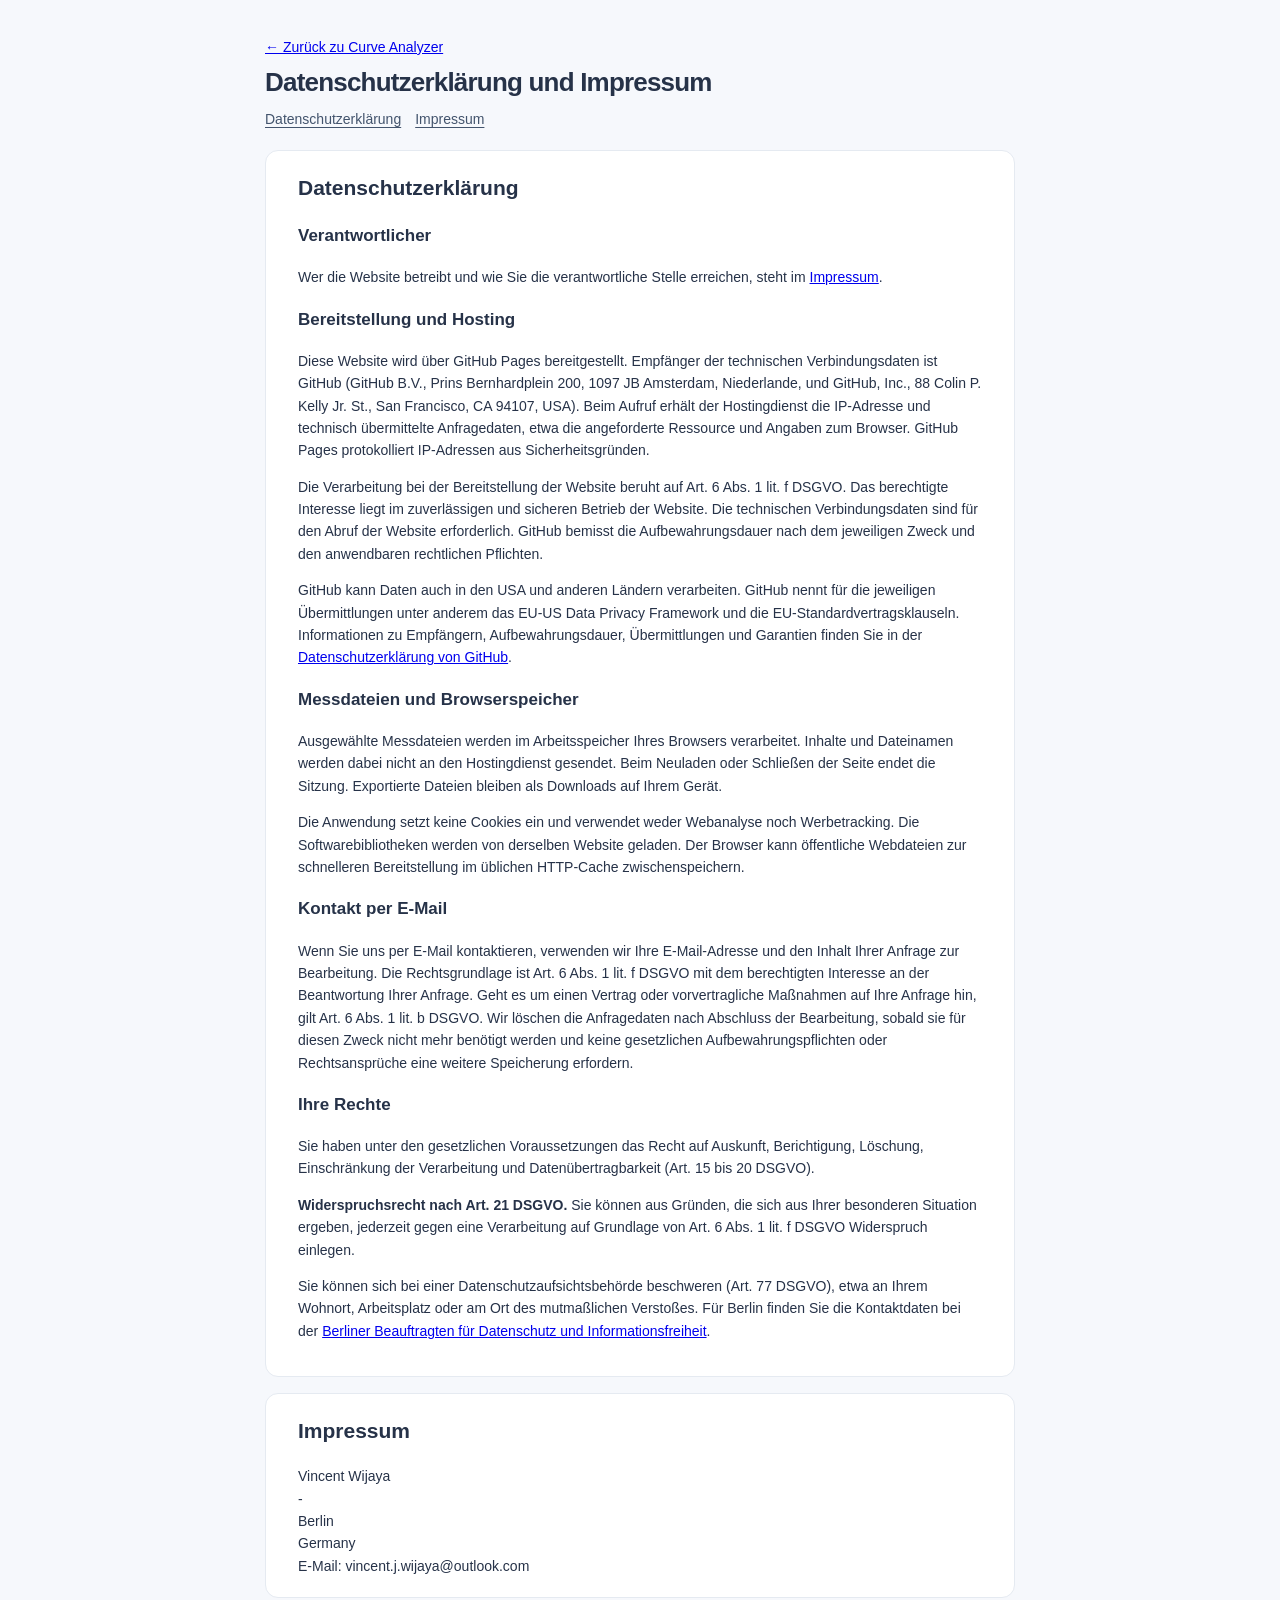
==== rechtliches.html @ 376ac2ea "Add files via upload" ====
<!doctype html>
<html lang="de">
<head>
  <meta charset="utf-8">
  <meta name="viewport" content="width=device-width, initial-scale=1">
  <meta name="referrer" content="no-referrer">
  <title>Datenschutzerklärung und Impressum – Curve Analyzer</title>
  <link rel="stylesheet" href="style.css">
</head>
<body>
  <main class="legal-page">
    <a href="./">← Zurück zu Curve Analyzer</a>
    <h1>Datenschutzerklärung und Impressum</h1>
    <nav class="legal-links" aria-label="Rechtliche Informationen">
      <a href="#datenschutz">Datenschutzerklärung</a>
      <a href="#impressum">Impressum</a>
    </nav>

    <section class="panel" id="datenschutz" aria-labelledby="datenschutz-titel">
      <h2 id="datenschutz-titel">Datenschutzerklärung</h2>

      <h3>Verantwortlicher</h3>
      <p>Wer die Website betreibt und wie Sie die verantwortliche Stelle erreichen, steht im <a href="#impressum">Impressum</a>.</p>

      <h3>Bereitstellung und Hosting</h3>
      <p>Diese Website wird über GitHub Pages bereitgestellt. Empfänger der technischen Verbindungsdaten ist GitHub (GitHub B.V., Prins Bernhardplein 200, 1097 JB Amsterdam, Niederlande, und GitHub, Inc., 88 Colin P. Kelly Jr. St., San Francisco, CA 94107, USA). Beim Aufruf erhält der Hostingdienst die IP-Adresse und technisch übermittelte Anfragedaten, etwa die angeforderte Ressource und Angaben zum Browser. GitHub Pages protokolliert IP-Adressen aus Sicherheitsgründen.</p>
      <p>Die Verarbeitung bei der Bereitstellung der Website beruht auf Art. 6 Abs. 1 lit. f DSGVO. Das berechtigte Interesse liegt im zuverlässigen und sicheren Betrieb der Website. Die technischen Verbindungsdaten sind für den Abruf der Website erforderlich. GitHub bemisst die Aufbewahrungsdauer nach dem jeweiligen Zweck und den anwendbaren rechtlichen Pflichten.</p>
      <p>GitHub kann Daten auch in den USA und anderen Ländern verarbeiten. GitHub nennt für die jeweiligen Übermittlungen unter anderem das EU-US Data Privacy Framework und die EU-Standardvertragsklauseln. Informationen zu Empfängern, Aufbewahrungsdauer, Übermittlungen und Garantien finden Sie in der <a href="https://docs.github.com/en/site-policy/privacy-policies/github-general-privacy-statement" rel="noreferrer">Datenschutzerklärung von GitHub</a>.</p>

      <h3>Messdateien und Browserspeicher</h3>
      <p>Ausgewählte Messdateien werden im Arbeitsspeicher Ihres Browsers verarbeitet. Inhalte und Dateinamen werden dabei nicht an den Hostingdienst gesendet. Beim Neuladen oder Schließen der Seite endet die Sitzung. Exportierte Dateien bleiben als Downloads auf Ihrem Gerät.</p>
      <p>Die Anwendung setzt keine Cookies ein und verwendet weder Webanalyse noch Werbetracking. Die Softwarebibliotheken werden von derselben Website geladen. Der Browser kann öffentliche Webdateien zur schnelleren Bereitstellung im üblichen HTTP-Cache zwischenspeichern.</p>

      <h3>Kontakt per E-Mail</h3>
      <p>Wenn Sie uns per E-Mail kontaktieren, verwenden wir Ihre E-Mail-Adresse und den Inhalt Ihrer Anfrage zur Bearbeitung. Die Rechtsgrundlage ist Art. 6 Abs. 1 lit. f DSGVO mit dem berechtigten Interesse an der Beantwortung Ihrer Anfrage. Geht es um einen Vertrag oder vorvertragliche Maßnahmen auf Ihre Anfrage hin, gilt Art. 6 Abs. 1 lit. b DSGVO. Wir löschen die Anfragedaten nach Abschluss der Bearbeitung, sobald sie für diesen Zweck nicht mehr benötigt werden und keine gesetzlichen Aufbewahrungspflichten oder Rechtsansprüche eine weitere Speicherung erfordern.</p>

      <h3>Ihre Rechte</h3>
      <p>Sie haben unter den gesetzlichen Voraussetzungen das Recht auf Auskunft, Berichtigung, Löschung, Einschränkung der Verarbeitung und Datenübertragbarkeit (Art. 15 bis 20 DSGVO).</p>
      <p><strong>Widerspruchsrecht nach Art. 21 DSGVO.</strong> Sie können aus Gründen, die sich aus Ihrer besonderen Situation ergeben, jederzeit gegen eine Verarbeitung auf Grundlage von Art. 6 Abs. 1 lit. f DSGVO Widerspruch einlegen.</p>
      <p>Sie können sich bei einer Datenschutzaufsichtsbehörde beschweren (Art. 77 DSGVO), etwa an Ihrem Wohnort, Arbeitsplatz oder am Ort des mutmaßlichen Verstoßes. Für Berlin finden Sie die Kontaktdaten bei der <a href="https://www.datenschutz-berlin.de/ueber-uns/kontakt/" rel="noreferrer">Berliner Beauftragten für Datenschutz und Informationsfreiheit</a>.</p>
    </section>

    <section class="panel" id="impressum" aria-labelledby="impressum-titel">
      <h2 id="impressum-titel">Impressum</h2>
      <!-- Vor der Veröffentlichung durch die tatsächlichen Betreiberangaben ersetzen. -->
      <address>
        Vincent Wijaya<br>
        -<br>
        Berlin<br>
        Germany<br>
        E-Mail: vincent.j.wijaya@outlook.com
      </address>
    </section>
  </main>
</body>
</html>
---- style.css ----
/* code belongs to: Vincent Jovan Wijaya */
:root{font-family:Inter,-apple-system,BlinkMacSystemFont,"Segoe UI",sans-serif;color:#243149;background:#f6f8fc;font-size:14px;--blue:#346de3;--line:#e5eaf1}*{box-sizing:border-box}body{margin:0}button,input,select{font:inherit}button{cursor:pointer;border:1px solid var(--line);background:white;border-radius:9px;padding:10px 15px;color:inherit;transition:background .15s,transform .15s}button:hover{background:#edf3ff;border-color:#bbceef}button:active{transform:translateY(1px)}button:focus-visible,input:focus-visible,select:focus-visible{outline:3px solid #9fc4ff;outline-offset:2px}button:disabled{opacity:.45;cursor:wait}.primary{background:var(--blue);color:white;border-color:var(--blue)}.primary:hover{background:#255bc7}.subtle{background:transparent;border-color:transparent;color:#6b7c94}aside{position:fixed;inset:0 auto 0 0;width:232px;background:#fff;border-right:1px solid var(--line);padding:32px 20px;display:flex;flex-direction:column;z-index:5}.brand{display:flex;align-items:center;gap:11px;font-size:20px;letter-spacing:-.6px;font-weight:650;text-decoration:none;color:#243149;margin-bottom:56px}.brand-light{display:block;font-size:14px;color:#7e8da3;font-weight:450;letter-spacing:.8px;margin-top:3px}.brand-icon{display:grid;place-items:center;width:43px;height:43px;color:#346de3;background:#edf3ff;border-radius:13px;font-size:40px}aside small,.eyebrow{font-size:10px;font-weight:650;letter-spacing:1.8px;color:#8190a7}aside small{padding-left:13px;margin-bottom:14px}nav{display:grid;gap:7px}nav button{border:0;text-align:left;font-size:20px;display:flex;align-items:center;gap:14px;padding:14px}nav button span{font-size:13px;font-weight:550}nav button.active{color:#2d64d5;background:#edf3ff}.sidebar-bottom{margin-top:auto;font-size:12px}.sidebar-bottom p{color:#8591a3;font-size:11px;line-height:1.7;padding-left:15px}.local-dot{display:inline-block;width:6px;height:6px;border-radius:50%;background:#35a783;margin-right:7px}main{margin-left:232px;padding:35px 42px 20px;max-width:1900px}header{display:flex;align-items:center;justify-content:space-between;gap:20px;margin-bottom:24px}h1{font-size:26px;letter-spacing:-.8px;font-weight:600;margin:9px 0}h2{font-weight:550}h3{font-size:17px;font-weight:600}.badge{border:1px solid var(--line);border-radius:30px;padding:8px 13px;font-size:11px;background:#fff;color:#758199;white-space:nowrap}#status{font-size:12px;color:#60728e;margin:0 0 17px;min-height:18px}#status.error{color:#b44045}.view{animation:slide .23s ease-out}@keyframes slide{from{opacity:.3;transform:translateX(14px)}to{opacity:1;transform:translateX(0)}}[hidden]{display:none!important}.hero{background:#eef3fc;border:1px solid #e4ebf7;border-radius:20px;padding:42px;display:flex;position:relative;overflow:hidden;min-height:286px}.hero h2{font-size:46px;line-height:1.1;letter-spacing:-2px;margin:20px 0}.hero p{color:#78869d;line-height:1.8}.hero svg{width:48%;position:absolute;right:0;top:52px;opacity:.8}.hero>div{z-index:1}.home-cards{display:grid;grid-template-columns:repeat(3,1fr);gap:18px;margin-top:25px}.home-cards button{padding:27px;text-align:left;border-radius:16px;box-shadow:0 5px 18px #192c4c03;position:relative;min-height:250px}.home-cards button:hover{transform:translateY(-3px);box-shadow:0 9px 30px #34548b0e;background:#fff}.tile-icon{width:46px;height:46px;display:grid;place-items:center;border-radius:13px;background:#eef4ff;color:#3a73d9;font-size:34px;margin-bottom:26px}.home-cards button:nth-child(2) .tile-icon{background:#f2effd;color:#8c73c8}.home-cards button:nth-child(3) .tile-icon{background:#eaf7f3;color:#519c86;font-size:27px}.card-number{position:absolute;right:27px;top:32px;color:#c4cddb;font-size:12px}.home-cards p{color:#8390a4;line-height:1.8;font-size:12px;min-height:60px}.card-link{font-size:11px;color:#526d9e;display:block;margin-top:25px}.home-note{display:flex;justify-content:space-between;color:#91a0b5;font-size:10px;letter-spacing:.6px;margin-top:24px}.panel{background:white;border:1px solid var(--line);border-radius:13px;padding:18px;margin-bottom:16px}.toolbar,.form-row{display:flex;gap:14px;align-items:center;flex-wrap:wrap}.grow{flex:1;min-width:180px}label{display:flex;gap:7px;flex-direction:column;color:#65748c;font-size:11px}input:not([type=checkbox]),select{color:#26364f;background:white;border:1px solid #dfe5ef;border-radius:7px;padding:9px;min-width:80px;max-width:100%}input[type=checkbox]{accent-color:var(--blue)}label.check{flex-direction:row;align-items:center;font-size:12px}.filename{font-size:12px;max-width:35%;overflow-wrap:anywhere;color:#728198}.notice{background:#edf3ff;padding:13px 17px;border-radius:10px;color:#52698f;font-size:12px;line-height:1.7;margin:14px 0}.hint{font-size:11px;color:#7d8ba2;line-height:1.7}summary{cursor:pointer;font-size:12px;color:#60718c;padding:5px 0}.thresholds{display:grid;grid-template-columns:repeat(5,1fr);gap:12px;padding-top:15px}.graph-actions{display:flex;align-items:center;justify-content:space-between;margin:20px 0 12px;font-size:11px;color:#8290a6;gap:15px}.graph-actions>div{display:flex;align-items:center;gap:8px}.graph-actions button{padding:7px 10px;font-size:11px}.graphs{display:grid;grid-template-columns:repeat(2,minmax(0,1fr));gap:16px}.graphs.stack,.graphs.two,.graphs.one{grid-template-columns:minmax(0,1fr)}.graphs.three>.graph-card:last-child{grid-column:1/-1}.graph-card{border:1px solid var(--line);border-radius:13px;background:white;overflow:hidden;min-width:0}.chart{height:370px}.empty-chart{height:300px;display:grid;place-content:center;text-align:center;gap:8px;color:#93a2b6}.empty-chart strong{color:#667c99;font-size:16px;font-weight:500}.export-bar{margin-top:20px}#graphArea.expanded{position:fixed;inset:20px;z-index:20;overflow:auto;background:#f6f8fc;padding:25px;border-radius:14px;box-shadow:0 0 0 100vmax #1c304980}.expanded .chart{height:440px}.close-expanded{position:sticky;top:0;z-index:2;float:right;margin:0 0 12px 12px}.drop-zone{border:1px dashed #c6d5ec;border-radius:12px;margin:20px 0;text-align:center;padding:28px;background:#f9fbff;cursor:pointer}.drop-zone>span{font-size:30px;color:#6e96da}.drop-zone h2{font-size:18px;margin:8px}.drop-zone p{font-size:12px;color:#8a97ad}.drop-zone.over{background:#e5eeff;border-color:#346de3}.queue-head{display:flex;align-items:center;justify-content:space-between}.queue-head span{font-size:11px;color:#8c9bb2}.queue{max-height:260px;overflow:auto}.queue-row{display:flex;align-items:center;justify-content:space-between;gap:20px;padding:9px 0;border-top:1px solid #eef1f6;font-size:12px;overflow-wrap:anywhere}.queue-row button{padding:4px 9px}.queue-row small{color:#93a1b5}#batchLog{white-space:pre-wrap;overflow-wrap:anywhere;font-size:12px;color:#62758f;line-height:1.9}dialog{border:1px solid var(--line);border-radius:18px;max-width:850px;width:90vw;padding:27px;box-shadow:0 20px 90px #20325030}dialog::backdrop{background:#23365060;backdrop-filter:blur(4px)}.dialog-head{display:flex;justify-content:space-between;align-items:center}.dialog-head h2{margin:8px 0}.dialog-footer{display:flex;justify-content:flex-end;padding-top:18px}.plot-editor{border:1px solid var(--line);border-radius:10px;padding:15px;margin-top:14px}.plot-editor h3{margin:0 0 12px;font-size:14px}.curve-options{display:grid;grid-template-columns:repeat(2,minmax(0,1fr));gap:9px;margin-top:15px;max-height:200px;overflow:auto}.curve-options label{overflow-wrap:anywhere}.results-wrap{overflow:auto;margin-top:18px;background:white;border:1px solid var(--line);border-radius:12px}table{width:100%;border-collapse:collapse;font-size:11px}th,td{padding:11px;text-align:left;border-bottom:1px solid var(--line);vertical-align:top}th{color:#8392a8;font-weight:500}tbody tr{cursor:pointer}tbody tr:hover,tbody tr.selected{background:#edf3ff}.accepted{color:#178269}.candidate{color:#b07b29}footer{margin-top:30px;display:flex;align-items:center;justify-content:space-between;gap:15px;color:#99a5b7;font-size:10px}footer button{font-size:11px;padding:7px 10px;background:transparent}.busy .view button:not(#stopBatch),.busy .view input,.busy .view select{pointer-events:none;opacity:.55}@media(max-width:1050px){aside{width:190px;padding:25px 14px}main{margin-left:190px;padding:28px 24px}.hero{padding:30px}.hero h2{font-size:38px}.home-cards{gap:12px}.home-cards button{padding:20px}.thresholds{grid-template-columns:repeat(3,1fr)}}@media(max-width:760px){aside{position:static;width:auto;padding:15px}.brand{margin:0 0 15px;font-size:18px}.brand-light{display:inline;font-size:18px;letter-spacing:0}.brand-icon{width:32px;height:32px;font-size:28px}aside small,.sidebar-bottom{display:none}nav{grid-template-columns:repeat(4,1fr);gap:4px}nav button{padding:10px 6px;font-size:18px;justify-content:center}nav button span{font-size:10px}main{margin:0;padding:22px 15px}header{align-items:flex-start}.badge{display:none}.home-cards{grid-template-columns:1fr}.home-cards button{min-height:0}.home-cards p{min-height:0}.tile-icon{margin-bottom:12px}.card-link{margin-top:15px}.hero svg{opacity:.3;width:70%;top:85px}.hero{min-height:260px}.home-note{display:grid;gap:10px}.graphs{grid-template-columns:minmax(0,1fr)}.thresholds{grid-template-columns:repeat(2,1fr)}.graph-actions{align-items:flex-start;flex-direction:column}.curve-options{grid-template-columns:1fr}.filename{max-width:100%}.graph-actions>div{flex-wrap:wrap}.queue-head span{display:none}}@media print{aside,header,footer,#status,.toolbar,.graph-actions,details,.notice,#home,#batch{display:none!important}main{margin:0;padding:0}.graphs{display:block}.graph-card{break-inside:avoid;margin:0 0 20px}.chart{height:450px}.modebar{display:none!important}}

/* code belongs to: Vincent Jovan Wijaya — multi-recording workspace */
.home-import{margin-top:20px}.home-import .drop-zone{margin:0 0 12px;padding:15px}.home-import h2{font-size:18px}.home-import #homeSelection{flex:1;color:#70829c;font-size:12px}.record-tabs{display:flex;gap:5px;overflow-x:auto;margin-bottom:12px;padding:3px}.record-tab{display:flex;align-items:center;background:#edf1f7;border:1px solid #e0e6f0;border-radius:10px;flex-shrink:0;max-width:310px}.record-tab.active{background:white;border-color:#8eb3f5;box-shadow:0 2px 8px #33558810}.record-tab [role=tab]{border:0;background:transparent;overflow:hidden;text-overflow:ellipsis;white-space:nowrap;max-width:265px;text-align:left;font-size:12px}.record-tab .close-tab{border:0;background:transparent;padding:8px;color:#8491a8}.workspace-drop{padding:15px;border:1px dashed #c6d5ec;border-radius:10px;margin-bottom:16px;color:#7086a6;text-align:center;font-size:12px;cursor:pointer}.workspace-drop.over,.home-import .over{background:#e5eeff}body.busy .record-tabs{pointer-events:none;opacity:.6}footer{flex-wrap:wrap}@media print{.record-tabs,.workspace-drop{display:none!important}}

.legal-links{display:flex;flex-wrap:wrap;gap:.5rem 1rem}.legal-links a{color:#43546d;text-decoration:underline;text-underline-offset:.18em}.legal-page{max-width:790px;margin:36px auto;padding:0 20px;color:#263248;line-height:1.6}.legal-page h1{line-height:1.2}.legal-page nav{margin:0 0 20px}.legal-page section{padding:20px clamp(18px,4vw,32px)}.legal-page h2{margin-top:0}.legal-page address{font-style:normal}.legal-page a:focus-visible,.legal-links a:focus-visible{outline:2px solid #245ec7;outline-offset:3px}.detached-footer{margin:12px 20px}
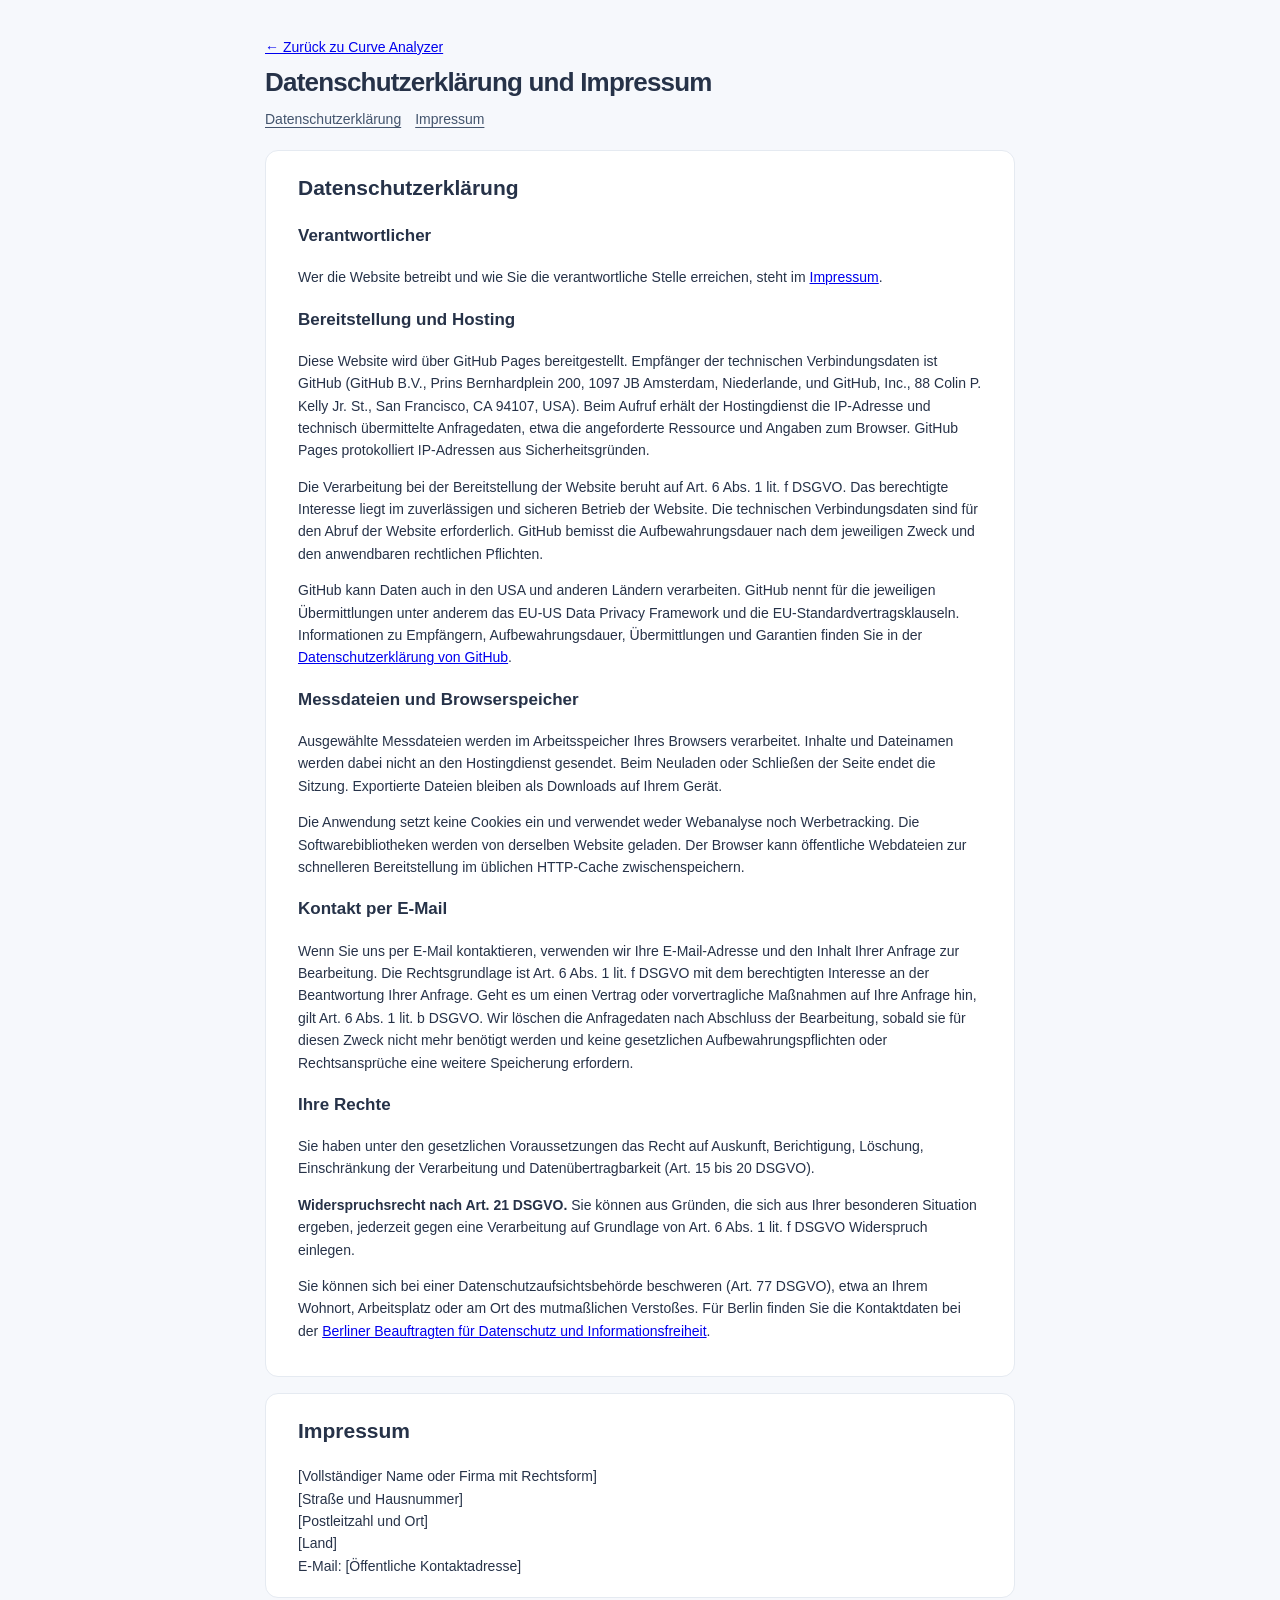
==== commit 2e9b8e03: "make it better" ====
--- a/rechtliches.html
+++ b/rechtliches.html
@@ -44,11 +44,11 @@
       <h2 id="impressum-titel">Impressum</h2>
       <!-- Vor der Veröffentlichung durch die tatsächlichen Betreiberangaben ersetzen. -->
       <address>
-        Vincent Wijaya<br>
-        -<br>
-        Berlin<br>
-        Germany<br>
-        E-Mail: vincent.j.wijaya@outlook.com
+        [Vollständiger Name oder Firma mit Rechtsform]<br>
+        [Straße und Hausnummer]<br>
+        [Postleitzahl und Ort]<br>
+        [Land]<br>
+        E-Mail: [Öffentliche Kontaktadresse]
       </address>
     </section>
   </main>
--- a/style.css
+++ b/style.css
@@ -5,3 +5,59 @@
 .home-import{margin-top:20px}.home-import .drop-zone{margin:0 0 12px;padding:15px}.home-import h2{font-size:18px}.home-import #homeSelection{flex:1;color:#70829c;font-size:12px}.record-tabs{display:flex;gap:5px;overflow-x:auto;margin-bottom:12px;padding:3px}.record-tab{display:flex;align-items:center;background:#edf1f7;border:1px solid #e0e6f0;border-radius:10px;flex-shrink:0;max-width:310px}.record-tab.active{background:white;border-color:#8eb3f5;box-shadow:0 2px 8px #33558810}.record-tab [role=tab]{border:0;background:transparent;overflow:hidden;text-overflow:ellipsis;white-space:nowrap;max-width:265px;text-align:left;font-size:12px}.record-tab .close-tab{border:0;background:transparent;padding:8px;color:#8491a8}.workspace-drop{padding:15px;border:1px dashed #c6d5ec;border-radius:10px;margin-bottom:16px;color:#7086a6;text-align:center;font-size:12px;cursor:pointer}.workspace-drop.over,.home-import .over{background:#e5eeff}body.busy .record-tabs{pointer-events:none;opacity:.6}footer{flex-wrap:wrap}@media print{.record-tabs,.workspace-drop{display:none!important}}
 
 .legal-links{display:flex;flex-wrap:wrap;gap:.5rem 1rem}.legal-links a{color:#43546d;text-decoration:underline;text-underline-offset:.18em}.legal-page{max-width:790px;margin:36px auto;padding:0 20px;color:#263248;line-height:1.6}.legal-page h1{line-height:1.2}.legal-page nav{margin:0 0 20px}.legal-page section{padding:20px clamp(18px,4vw,32px)}.legal-page h2{margin-top:0}.legal-page address{font-style:normal}.legal-page a:focus-visible,.legal-links a:focus-visible{outline:2px solid #245ec7;outline-offset:3px}.detached-footer{margin:12px 20px}
+
+/* Keep actions on the same baseline as the fields they apply to. */
+#workspace .toolbar, #axisSettings .form-row, #batch .toolbar, .plot-fields {
+  align-items: flex-end;
+}
+#workspace .toolbar > button, #batch .toolbar > button, #axisSettings button,
+#workspace .toolbar select, #batch .toolbar select, .plot-fields input:not([type=checkbox]), .plot-fields select {
+  min-height: 38px;
+}
+#plotTools > .check, #axisSettings .form-row > label:has(input[type=checkbox]),
+.plot-fields > .check, #workspace .toolbar > .filename {
+  min-height: 38px;
+  display: flex;
+  align-items: center;
+}
+#axisSettings .form-row > label:has(input[type=checkbox]) { flex-direction: row; }
+
+.sensor-list { margin-top: 16px; }
+.sensor-row {
+  display: grid;
+  grid-template-columns: minmax(100px, 8rem) minmax(0, 1fr);
+  align-items: start;
+  gap: 8px 12px;
+  padding: 9px 0;
+  border-top: 1px solid #e9edf3;
+}
+.sensor-row h4 { margin: 6px 0; font-size: 12px; color: #43546d; }
+.sensor-choices {
+  display: grid;
+  grid-template-columns: repeat(auto-fit, minmax(min(100%, 125px), 1fr));
+  gap: 6px;
+}
+.sensor-axes { display: grid; grid-template-columns: repeat(3, minmax(0, 1fr)); gap: 6px; }
+.sensor-axis { display: grid; gap: 6px; min-width: 0; }
+.sensor-unknown-axis { grid-column: 2; }
+.curve-choice, .axis-unavailable {
+  display: flex;
+  flex-direction: row;
+  align-items: center;
+  gap: 6px;
+  min-height: 34px;
+  padding: 4px 7px;
+  border: 1px solid #e0e6ef;
+  border-radius: 7px;
+  font-size: 12px;
+  overflow-wrap: anywhere;
+}
+.curve-choice { cursor: pointer; }
+.curve-choice:has(input:checked) { background: #edf4ff; border-color: #8eb3f5; }
+.curve-choice input { flex-shrink: 0; }
+.axis-unavailable { color: #66758b; background: #f5f7fa; }
+@media (max-width: 520px) {
+  .sensor-row { grid-template-columns: minmax(0, 1fr); }
+  .sensor-unknown-axis { grid-column: 1; }
+  .export-bar > label { min-width: 0; }
+}
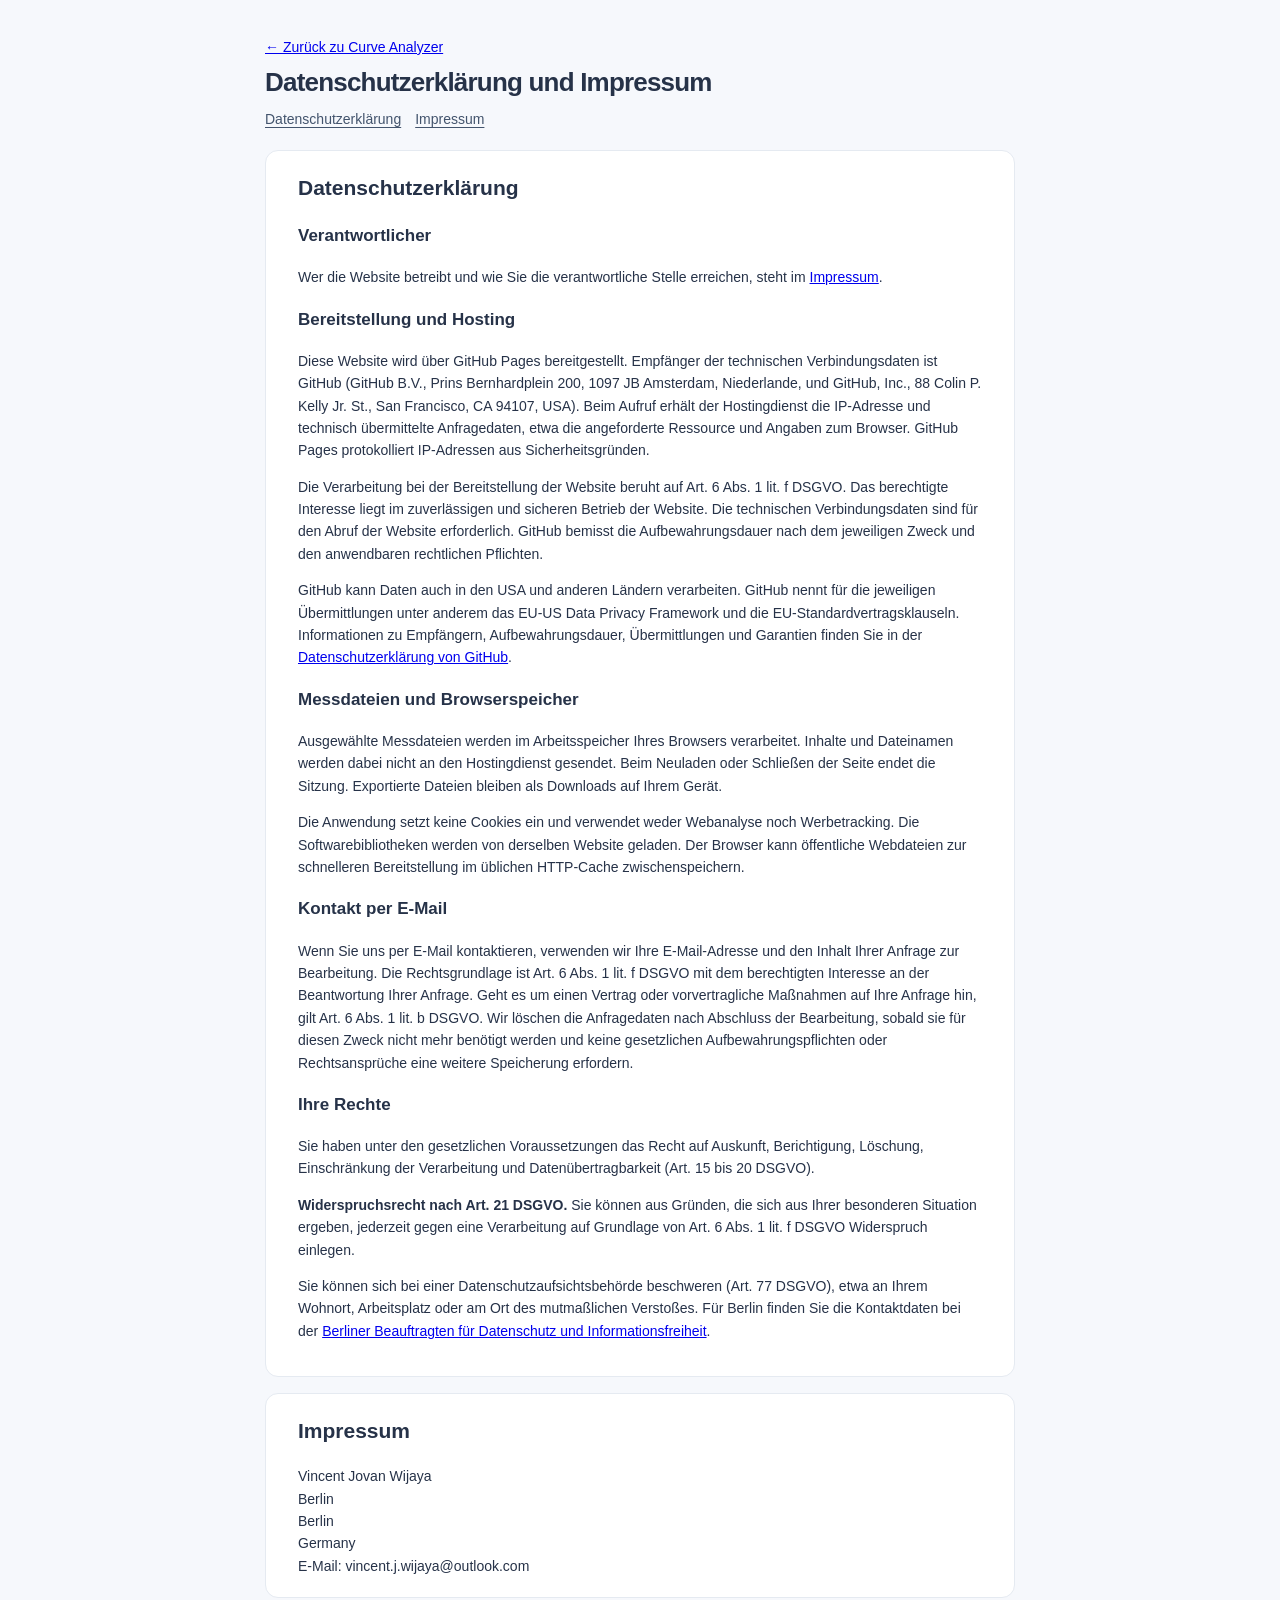
==== commit af48f07e: "impressum + wijaa fixed" ====
--- a/rechtliches.html
+++ b/rechtliches.html
@@ -44,11 +44,11 @@
       <h2 id="impressum-titel">Impressum</h2>
       <!-- Vor der Veröffentlichung durch die tatsächlichen Betreiberangaben ersetzen. -->
       <address>
-        [Vollständiger Name oder Firma mit Rechtsform]<br>
-        [Straße und Hausnummer]<br>
-        [Postleitzahl und Ort]<br>
-        [Land]<br>
-        E-Mail: [Öffentliche Kontaktadresse]
+        Vincent Jovan Wijaya<br>
+        Berlin<br>
+        Berlin<br>
+        Germany<br>
+        E-Mail: vincent.j.wijaya@outlook.com
       </address>
     </section>
   </main>
--- a/style.css
+++ b/style.css
@@ -1,5 +1,5 @@
 /* code belongs to: Vincent Jovan Wijaya */
-:root{font-family:Inter,-apple-system,BlinkMacSystemFont,"Segoe UI",sans-serif;color:#243149;background:#f6f8fc;font-size:14px;--blue:#346de3;--line:#e5eaf1}*{box-sizing:border-box}body{margin:0}button,input,select{font:inherit}button{cursor:pointer;border:1px solid var(--line);background:white;border-radius:9px;padding:10px 15px;color:inherit;transition:background .15s,transform .15s}button:hover{background:#edf3ff;border-color:#bbceef}button:active{transform:translateY(1px)}button:focus-visible,input:focus-visible,select:focus-visible{outline:3px solid #9fc4ff;outline-offset:2px}button:disabled{opacity:.45;cursor:wait}.primary{background:var(--blue);color:white;border-color:var(--blue)}.primary:hover{background:#255bc7}.subtle{background:transparent;border-color:transparent;color:#6b7c94}aside{position:fixed;inset:0 auto 0 0;width:232px;background:#fff;border-right:1px solid var(--line);padding:32px 20px;display:flex;flex-direction:column;z-index:5}.brand{display:flex;align-items:center;gap:11px;font-size:20px;letter-spacing:-.6px;font-weight:650;text-decoration:none;color:#243149;margin-bottom:56px}.brand-light{display:block;font-size:14px;color:#7e8da3;font-weight:450;letter-spacing:.8px;margin-top:3px}.brand-icon{display:grid;place-items:center;width:43px;height:43px;color:#346de3;background:#edf3ff;border-radius:13px;font-size:40px}aside small,.eyebrow{font-size:10px;font-weight:650;letter-spacing:1.8px;color:#8190a7}aside small{padding-left:13px;margin-bottom:14px}nav{display:grid;gap:7px}nav button{border:0;text-align:left;font-size:20px;display:flex;align-items:center;gap:14px;padding:14px}nav button span{font-size:13px;font-weight:550}nav button.active{color:#2d64d5;background:#edf3ff}.sidebar-bottom{margin-top:auto;font-size:12px}.sidebar-bottom p{color:#8591a3;font-size:11px;line-height:1.7;padding-left:15px}.local-dot{display:inline-block;width:6px;height:6px;border-radius:50%;background:#35a783;margin-right:7px}main{margin-left:232px;padding:35px 42px 20px;max-width:1900px}header{display:flex;align-items:center;justify-content:space-between;gap:20px;margin-bottom:24px}h1{font-size:26px;letter-spacing:-.8px;font-weight:600;margin:9px 0}h2{font-weight:550}h3{font-size:17px;font-weight:600}.badge{border:1px solid var(--line);border-radius:30px;padding:8px 13px;font-size:11px;background:#fff;color:#758199;white-space:nowrap}#status{font-size:12px;color:#60728e;margin:0 0 17px;min-height:18px}#status.error{color:#b44045}.view{animation:slide .23s ease-out}@keyframes slide{from{opacity:.3;transform:translateX(14px)}to{opacity:1;transform:translateX(0)}}[hidden]{display:none!important}.hero{background:#eef3fc;border:1px solid #e4ebf7;border-radius:20px;padding:42px;display:flex;position:relative;overflow:hidden;min-height:286px}.hero h2{font-size:46px;line-height:1.1;letter-spacing:-2px;margin:20px 0}.hero p{color:#78869d;line-height:1.8}.hero svg{width:48%;position:absolute;right:0;top:52px;opacity:.8}.hero>div{z-index:1}.home-cards{display:grid;grid-template-columns:repeat(3,1fr);gap:18px;margin-top:25px}.home-cards button{padding:27px;text-align:left;border-radius:16px;box-shadow:0 5px 18px #192c4c03;position:relative;min-height:250px}.home-cards button:hover{transform:translateY(-3px);box-shadow:0 9px 30px #34548b0e;background:#fff}.tile-icon{width:46px;height:46px;display:grid;place-items:center;border-radius:13px;background:#eef4ff;color:#3a73d9;font-size:34px;margin-bottom:26px}.home-cards button:nth-child(2) .tile-icon{background:#f2effd;color:#8c73c8}.home-cards button:nth-child(3) .tile-icon{background:#eaf7f3;color:#519c86;font-size:27px}.card-number{position:absolute;right:27px;top:32px;color:#c4cddb;font-size:12px}.home-cards p{color:#8390a4;line-height:1.8;font-size:12px;min-height:60px}.card-link{font-size:11px;color:#526d9e;display:block;margin-top:25px}.home-note{display:flex;justify-content:space-between;color:#91a0b5;font-size:10px;letter-spacing:.6px;margin-top:24px}.panel{background:white;border:1px solid var(--line);border-radius:13px;padding:18px;margin-bottom:16px}.toolbar,.form-row{display:flex;gap:14px;align-items:center;flex-wrap:wrap}.grow{flex:1;min-width:180px}label{display:flex;gap:7px;flex-direction:column;color:#65748c;font-size:11px}input:not([type=checkbox]),select{color:#26364f;background:white;border:1px solid #dfe5ef;border-radius:7px;padding:9px;min-width:80px;max-width:100%}input[type=checkbox]{accent-color:var(--blue)}label.check{flex-direction:row;align-items:center;font-size:12px}.filename{font-size:12px;max-width:35%;overflow-wrap:anywhere;color:#728198}.notice{background:#edf3ff;padding:13px 17px;border-radius:10px;color:#52698f;font-size:12px;line-height:1.7;margin:14px 0}.hint{font-size:11px;color:#7d8ba2;line-height:1.7}summary{cursor:pointer;font-size:12px;color:#60718c;padding:5px 0}.thresholds{display:grid;grid-template-columns:repeat(5,1fr);gap:12px;padding-top:15px}.graph-actions{display:flex;align-items:center;justify-content:space-between;margin:20px 0 12px;font-size:11px;color:#8290a6;gap:15px}.graph-actions>div{display:flex;align-items:center;gap:8px}.graph-actions button{padding:7px 10px;font-size:11px}.graphs{display:grid;grid-template-columns:repeat(2,minmax(0,1fr));gap:16px}.graphs.stack,.graphs.two,.graphs.one{grid-template-columns:minmax(0,1fr)}.graphs.three>.graph-card:last-child{grid-column:1/-1}.graph-card{border:1px solid var(--line);border-radius:13px;background:white;overflow:hidden;min-width:0}.chart{height:370px}.empty-chart{height:300px;display:grid;place-content:center;text-align:center;gap:8px;color:#93a2b6}.empty-chart strong{color:#667c99;font-size:16px;font-weight:500}.export-bar{margin-top:20px}#graphArea.expanded{position:fixed;inset:20px;z-index:20;overflow:auto;background:#f6f8fc;padding:25px;border-radius:14px;box-shadow:0 0 0 100vmax #1c304980}.expanded .chart{height:440px}.close-expanded{position:sticky;top:0;z-index:2;float:right;margin:0 0 12px 12px}.drop-zone{border:1px dashed #c6d5ec;border-radius:12px;margin:20px 0;text-align:center;padding:28px;background:#f9fbff;cursor:pointer}.drop-zone>span{font-size:30px;color:#6e96da}.drop-zone h2{font-size:18px;margin:8px}.drop-zone p{font-size:12px;color:#8a97ad}.drop-zone.over{background:#e5eeff;border-color:#346de3}.queue-head{display:flex;align-items:center;justify-content:space-between}.queue-head span{font-size:11px;color:#8c9bb2}.queue{max-height:260px;overflow:auto}.queue-row{display:flex;align-items:center;justify-content:space-between;gap:20px;padding:9px 0;border-top:1px solid #eef1f6;font-size:12px;overflow-wrap:anywhere}.queue-row button{padding:4px 9px}.queue-row small{color:#93a1b5}#batchLog{white-space:pre-wrap;overflow-wrap:anywhere;font-size:12px;color:#62758f;line-height:1.9}dialog{border:1px solid var(--line);border-radius:18px;max-width:850px;width:90vw;padding:27px;box-shadow:0 20px 90px #20325030}dialog::backdrop{background:#23365060;backdrop-filter:blur(4px)}.dialog-head{display:flex;justify-content:space-between;align-items:center}.dialog-head h2{margin:8px 0}.dialog-footer{display:flex;justify-content:flex-end;padding-top:18px}.plot-editor{border:1px solid var(--line);border-radius:10px;padding:15px;margin-top:14px}.plot-editor h3{margin:0 0 12px;font-size:14px}.curve-options{display:grid;grid-template-columns:repeat(2,minmax(0,1fr));gap:9px;margin-top:15px;max-height:200px;overflow:auto}.curve-options label{overflow-wrap:anywhere}.results-wrap{overflow:auto;margin-top:18px;background:white;border:1px solid var(--line);border-radius:12px}table{width:100%;border-collapse:collapse;font-size:11px}th,td{padding:11px;text-align:left;border-bottom:1px solid var(--line);vertical-align:top}th{color:#8392a8;font-weight:500}tbody tr{cursor:pointer}tbody tr:hover,tbody tr.selected{background:#edf3ff}.accepted{color:#178269}.candidate{color:#b07b29}footer{margin-top:30px;display:flex;align-items:center;justify-content:space-between;gap:15px;color:#99a5b7;font-size:10px}footer button{font-size:11px;padding:7px 10px;background:transparent}.busy .view button:not(#stopBatch),.busy .view input,.busy .view select{pointer-events:none;opacity:.55}@media(max-width:1050px){aside{width:190px;padding:25px 14px}main{margin-left:190px;padding:28px 24px}.hero{padding:30px}.hero h2{font-size:38px}.home-cards{gap:12px}.home-cards button{padding:20px}.thresholds{grid-template-columns:repeat(3,1fr)}}@media(max-width:760px){aside{position:static;width:auto;padding:15px}.brand{margin:0 0 15px;font-size:18px}.brand-light{display:inline;font-size:18px;letter-spacing:0}.brand-icon{width:32px;height:32px;font-size:28px}aside small,.sidebar-bottom{display:none}nav{grid-template-columns:repeat(4,1fr);gap:4px}nav button{padding:10px 6px;font-size:18px;justify-content:center}nav button span{font-size:10px}main{margin:0;padding:22px 15px}header{align-items:flex-start}.badge{display:none}.home-cards{grid-template-columns:1fr}.home-cards button{min-height:0}.home-cards p{min-height:0}.tile-icon{margin-bottom:12px}.card-link{margin-top:15px}.hero svg{opacity:.3;width:70%;top:85px}.hero{min-height:260px}.home-note{display:grid;gap:10px}.graphs{grid-template-columns:minmax(0,1fr)}.thresholds{grid-template-columns:repeat(2,1fr)}.graph-actions{align-items:flex-start;flex-direction:column}.curve-options{grid-template-columns:1fr}.filename{max-width:100%}.graph-actions>div{flex-wrap:wrap}.queue-head span{display:none}}@media print{aside,header,footer,#status,.toolbar,.graph-actions,details,.notice,#home,#batch{display:none!important}main{margin:0;padding:0}.graphs{display:block}.graph-card{break-inside:avoid;margin:0 0 20px}.chart{height:450px}.modebar{display:none!important}}
+:root{font-family:Inter,-apple-system,BlinkMacSystemFont,"Segoe UI",sans-serif;color:#243149;background:#f6f8fc;font-size:14px;--blue:#346de3;--line:#e5eaf1}*{box-sizing:border-box}body{margin:0}button,input,select{font:inherit}button{cursor:pointer;border:1px solid var(--line);background:white;border-radius:9px;padding:10px 15px;color:inherit;transition:background .15s,transform .15s}button:hover{background:#edf3ff;border-color:#bbceef}button:active{transform:translateY(1px)}button:focus-visible,input:focus-visible,select:focus-visible{outline:3px solid #9fc4ff;outline-offset:2px}button:disabled{opacity:.45;cursor:wait}.primary{background:var(--blue);color:white;border-color:var(--blue)}.primary:hover{background:#255bc7}.subtle{background:transparent;border-color:transparent;color:#6b7c94}aside{position:fixed;inset:0 auto 0 0;width:232px;background:#fff;border-right:1px solid var(--line);padding:32px 20px;display:flex;flex-direction:column;z-index:5}.brand{display:flex;align-items:center;gap:11px;font-size:20px;letter-spacing:-.6px;font-weight:650;text-decoration:none;color:#243149;margin-bottom:56px}.brand-light{display:block;font-size:14px;color:#7e8da3;font-weight:450;letter-spacing:.8px;margin-top:3px}.brand-icon{display:grid;place-items:center;width:43px;height:43px;color:#346de3;background:#edf3ff;border-radius:13px;font-size:40px}aside small,.eyebrow{font-size:10px;font-weight:650;letter-spacing:1.8px;color:#8190a7}aside small{padding-left:13px;margin-bottom:14px}nav{display:grid;gap:7px}nav button{border:0;text-align:left;font-size:20px;display:flex;align-items:center;gap:14px;padding:14px}nav button span{font-size:13px;font-weight:550}nav button.active{color:#2d64d5;background:#edf3ff}.sidebar-bottom{margin-top:auto;font-size:12px}.sidebar-bottom p{color:#8591a3;font-size:11px;line-height:1.7;padding-left:15px}.local-dot{display:inline-block;width:6px;height:6px;border-radius:50%;background:#35a783;margin-right:7px}main{margin-left:232px;padding:35px 42px 20px;max-width:1900px}header{display:flex;align-items:center;justify-content:space-between;gap:20px;margin-bottom:24px}h1{font-size:26px;letter-spacing:-.8px;font-weight:600;margin:9px 0}h2{font-weight:550}h3{font-size:17px;font-weight:600}.badge{border:1px solid var(--line);border-radius:30px;padding:8px 13px;font-size:11px;background:#fff;color:#758199;white-space:nowrap}#status{font-size:12px;color:#60728e;margin:0 0 17px;min-height:18px}#status.error{color:#b44045}.view{animation:slide .23s ease-out}@keyframes slide{from{opacity:.3;transform:translateX(14px)}to{opacity:1;transform:translateX(0)}}[hidden]{display:none!important}.hero{background:#eef3fc;border:1px solid #e4ebf7;border-radius:20px;padding:42px;display:flex;position:relative;overflow:hidden;min-height:286px}.hero h2{font-size:46px;line-height:1.1;letter-spacing:-2px;margin:20px 0}.hero p{color:#78869d;line-height:1.8}.hero svg{width:48%;position:absolute;right:0;top:52px;opacity:.8}.hero>div{z-index:1}.home-cards{display:grid;grid-template-columns:repeat(3,1fr);gap:18px;margin-top:25px}.home-cards button{padding:27px;text-align:left;border-radius:16px;box-shadow:0 5px 18px #192c4c03;position:relative;min-height:250px}.home-cards button:hover{transform:translateY(-3px);box-shadow:0 9px 30px #34548b0e;background:#fff}.tile-icon{width:46px;height:46px;display:grid;place-items:center;border-radius:13px;background:#eef4ff;color:#3a73d9;font-size:34px;margin-bottom:26px}.home-cards button:nth-child(2) .tile-icon{background:#f2effd;color:#8c73c8}.home-cards button:nth-child(3) .tile-icon{background:#eaf7f3;color:#519c86;font-size:27px}.card-number{position:absolute;right:27px;top:32px;color:#c4cddb;font-size:12px}.home-cards p{color:#8390a4;line-height:1.8;font-size:12px;min-height:60px}.card-link{font-size:11px;color:#526d9e;display:block;margin-top:25px}.home-note{display:flex;justify-content:space-between;color:#91a0b5;font-size:10px;letter-spacing:.6px;margin-top:24px}.panel{background:white;border:1px solid var(--line);border-radius:13px;padding:18px;margin-bottom:16px}.toolbar,.form-row{display:flex;gap:14px;align-items:center;flex-wrap:wrap}.grow{flex:1;min-width:180px}label{display:flex;gap:7px;flex-direction:column;color:#65748c;font-size:11px}input:not([type=checkbox]),select{color:#26364f;background:white;border:1px solid #dfe5ef;border-radius:7px;padding:9px;min-width:80px;max-width:100%}input[type=checkbox]{accent-color:var(--blue)}label.check{flex-direction:row;align-items:center;font-size:12px}.filename{font-size:12px;max-width:35%;overflow-wrap:anywhere;color:#728198}.notice{background:#edf3ff;padding:13px 17px;border-radius:10px;color:#52698f;font-size:12px;line-height:1.7;margin:14px 0}.hint{font-size:11px;color:#7d8ba2;line-height:1.7}summary{cursor:pointer;font-size:12px;color:#60718c;padding:5px 0}.thresholds{display:grid;grid-template-columns:repeat(5,1fr);gap:12px;padding-top:15px}.graph-actions{display:flex;align-items:center;justify-content:space-between;margin:20px 0 12px;font-size:11px;color:#8290a6;gap:15px}.graph-actions>div{display:flex;align-items:center;gap:8px}.graph-actions button{padding:7px 10px;font-size:11px}.graphs{display:grid;grid-template-columns:repeat(2,minmax(0,1fr));gap:16px}.graphs.stack,.graphs.two,.graphs.one{grid-template-columns:minmax(0,1fr)}.graphs.three>.graph-card:last-child{grid-column:1/-1}.graph-card{border:1px solid var(--line);border-radius:13px;background:white;overflow:hidden;min-width:0}.chart{height:370px}.empty-chart{height:300px;display:grid;place-content:center;text-align:center;gap:8px;color:#93a2b6}.empty-chart strong{color:#667c99;font-size:16px;font-weight:500}.export-bar{margin-top:20px}#graphArea.expanded{position:fixed;inset:20px;z-index:20;overflow:auto;background:#f6f8fc;padding:25px;border-radius:14px;box-shadow:0 0 0 100vmax #1c304980}.expanded .chart{height:440px}.close-expanded{position:sticky;top:0;z-index:2;float:right;margin:0 0 12px 12px}.drop-zone{border:1px dashed #c6d5ec;border-radius:12px;margin:20px 0;text-align:center;padding:28px;background:#f9fbff;cursor:pointer}.drop-zone>span{font-size:30px;color:#6e96da}.drop-zone h2{font-size:18px;margin:8px}.drop-zone p{font-size:12px;color:#8a97ad}.drop-zone.over{background:#e5eeff;border-color:#346de3}.queue-head{display:flex;align-items:center;justify-content:space-between}.queue-head span{font-size:11px;color:#8c9bb2}.queue{max-height:260px;overflow:auto}.queue-row{display:flex;align-items:center;justify-content:space-between;gap:20px;padding:9px 0;border-top:1px solid #eef1f6;font-size:12px;overflow-wrap:anywhere}.queue-row button{padding:4px 9px}.queue-row small{color:#93a1b5}#batchLog{white-space:pre-wrap;overflow-wrap:anywhere;font-size:12px;color:#62758f;line-height:1.9}dialog{border:1px solid var(--line);border-radius:18px;max-width:850px;width:90vw;padding:27px;box-shadow:0 20px 90px #20325030}dialog::backdrop{background:#23365060;backdrop-filter:blur(4px)}.results-wrap{overflow:auto;margin-top:18px;background:white;border:1px solid var(--line);border-radius:12px}table{width:100%;border-collapse:collapse;font-size:11px}th,td{padding:11px;text-align:left;border-bottom:1px solid var(--line);vertical-align:top}th{color:#8392a8;font-weight:500}tbody tr{cursor:pointer}tbody tr:hover,tbody tr.selected{background:#edf3ff}.accepted{color:#178269}.candidate{color:#b07b29}footer{margin-top:30px;display:flex;align-items:center;justify-content:space-between;gap:15px;color:#99a5b7;font-size:10px}footer button{font-size:11px;padding:7px 10px;background:transparent}.busy .view button:not(#stopBatch),.busy .view input,.busy .view select{pointer-events:none;opacity:.55}@media(max-width:1050px){aside{width:190px;padding:25px 14px}main{margin-left:190px;padding:28px 24px}.hero{padding:30px}.hero h2{font-size:38px}.home-cards{gap:12px}.home-cards button{padding:20px}.thresholds{grid-template-columns:repeat(3,1fr)}}@media(max-width:760px){aside{position:static;width:auto;padding:15px}.brand{margin:0 0 15px;font-size:18px}.brand-light{display:inline;font-size:18px;letter-spacing:0}.brand-icon{width:32px;height:32px;font-size:28px}aside small,.sidebar-bottom{display:none}nav{grid-template-columns:repeat(4,1fr);gap:4px}nav button{padding:10px 6px;font-size:18px;justify-content:center}nav button span{font-size:10px}main{margin:0;padding:22px 15px}header{align-items:flex-start}.badge{display:none}.home-cards{grid-template-columns:1fr}.home-cards button{min-height:0}.home-cards p{min-height:0}.tile-icon{margin-bottom:12px}.card-link{margin-top:15px}.hero svg{opacity:.3;width:70%;top:85px}.hero{min-height:260px}.home-note{display:grid;gap:10px}.graphs{grid-template-columns:minmax(0,1fr)}.thresholds{grid-template-columns:repeat(2,1fr)}.graph-actions{align-items:flex-start;flex-direction:column}.filename{max-width:100%}.graph-actions>div{flex-wrap:wrap}.queue-head span{display:none}}@media print{aside,header,footer,#status,.toolbar,.graph-actions,details,.notice,#home,#batch{display:none!important}main{margin:0;padding:0}.graphs{display:block}.graph-card{break-inside:avoid;margin:0 0 20px}.chart{height:450px}.modebar{display:none!important}}
 
 /* code belongs to: Vincent Jovan Wijaya — multi-recording workspace */
 .home-import{margin-top:20px}.home-import .drop-zone{margin:0 0 12px;padding:15px}.home-import h2{font-size:18px}.home-import #homeSelection{flex:1;color:#70829c;font-size:12px}.record-tabs{display:flex;gap:5px;overflow-x:auto;margin-bottom:12px;padding:3px}.record-tab{display:flex;align-items:center;background:#edf1f7;border:1px solid #e0e6f0;border-radius:10px;flex-shrink:0;max-width:310px}.record-tab.active{background:white;border-color:#8eb3f5;box-shadow:0 2px 8px #33558810}.record-tab [role=tab]{border:0;background:transparent;overflow:hidden;text-overflow:ellipsis;white-space:nowrap;max-width:265px;text-align:left;font-size:12px}.record-tab .close-tab{border:0;background:transparent;padding:8px;color:#8491a8}.workspace-drop{padding:15px;border:1px dashed #c6d5ec;border-radius:10px;margin-bottom:16px;color:#7086a6;text-align:center;font-size:12px;cursor:pointer}.workspace-drop.over,.home-import .over{background:#e5eeff}body.busy .record-tabs{pointer-events:none;opacity:.6}footer{flex-wrap:wrap}@media print{.record-tabs,.workspace-drop{display:none!important}}
@@ -7,46 +7,157 @@
 .legal-links{display:flex;flex-wrap:wrap;gap:.5rem 1rem}.legal-links a{color:#43546d;text-decoration:underline;text-underline-offset:.18em}.legal-page{max-width:790px;margin:36px auto;padding:0 20px;color:#263248;line-height:1.6}.legal-page h1{line-height:1.2}.legal-page nav{margin:0 0 20px}.legal-page section{padding:20px clamp(18px,4vw,32px)}.legal-page h2{margin-top:0}.legal-page address{font-style:normal}.legal-page a:focus-visible,.legal-links a:focus-visible{outline:2px solid #245ec7;outline-offset:3px}.detached-footer{margin:12px 20px}
 
 /* Keep actions on the same baseline as the fields they apply to. */
-#workspace .toolbar, #axisSettings .form-row, #batch .toolbar, .plot-fields {
+#workspace .toolbar, #axisSettings .form-row, #batch .toolbar {
   align-items: flex-end;
 }
 #workspace .toolbar > button, #batch .toolbar > button, #axisSettings button,
-#workspace .toolbar select, #batch .toolbar select, .plot-fields input:not([type=checkbox]), .plot-fields select {
+#workspace .toolbar select, #batch .toolbar select {
   min-height: 38px;
 }
-#plotTools > .check, #axisSettings .form-row > label:has(input[type=checkbox]),
-.plot-fields > .check, #workspace .toolbar > .filename {
+#axisSettings .form-row > label:has(input[type=checkbox]), #workspace .toolbar > .filename {
   min-height: 38px;
   display: flex;
   align-items: center;
 }
 #axisSettings .form-row > label:has(input[type=checkbox]) { flex-direction: row; }
 
-.sensor-list { margin-top: 16px; }
-.sensor-row {
+.notice.axis-warning {
+  background: #fff4e2;
+  border: 1px solid #efd5aa;
+  color: #754615;
+}
+#axisSpacingWarning { flex-basis: 100%; margin: 0; }
+
+.workspace-nav .nav-icon {
   display: grid;
-  grid-template-columns: minmax(100px, 8rem) minmax(0, 1fr);
-  align-items: start;
-  gap: 8px 12px;
-  padding: 9px 0;
-  border-top: 1px solid #e9edf3;
+  place-items: center;
+  flex: 0 0 24px;
+  font-size: 20px;
+  line-height: 1;
 }
-.sensor-row h4 { margin: 6px 0; font-size: 12px; color: #43546d; }
+.workspace-nav .brand-icon { flex-shrink: 0; }
+.workspace-nav .sidebar-bottom { display: flex; align-items: baseline; gap: 8px; }
+.workspace-nav .sidebar-bottom p { padding: 0; margin-bottom: 0; }
+.workspace-nav .local-dot { flex: 0 0 6px; margin: 0; }
+
+@media (min-width: 761px) and (hover: hover) and (pointer: fine) {
+  .workspace-nav {
+    --nav-expanded: 232px;
+    width: 64px;
+    padding-inline: 10px;
+    overflow: hidden;
+    transition: width .18s ease, box-shadow .18s ease;
+  }
+  .workspace-nav:is(:hover, :has(:focus-visible)) {
+    width: var(--nav-expanded);
+    box-shadow: 8px 0 26px #20325016;
+  }
+  .workspace-nav .brand, .workspace-nav nav, .workspace-nav .sidebar-bottom {
+    width: calc(var(--nav-expanded) - 21px);
+  }
+  .workspace-nav .nav-label, .workspace-nav .sidebar-text, .workspace-nav small { white-space: nowrap; }
+  .workspace-nav small, .workspace-nav .brand-name,
+  .workspace-nav .nav-label, .workspace-nav .sidebar-text {
+    opacity: 0;
+    transition: opacity .14s ease;
+  }
+  .workspace-nav:is(:hover, :has(:focus-visible)) :is(small, .brand-name, .nav-label, .sidebar-text) {
+    opacity: 1;
+  }
+  .workspace-nav nav button {
+    gap: 14px;
+    width: 44px;
+    padding-inline: 10px;
+    overflow: hidden;
+    transition: width .18s ease, background .15s, transform .15s;
+  }
+  .workspace-nav:is(:hover, :has(:focus-visible)) nav button { width: 100%; }
+  .workspace-nav .sidebar-bottom { padding-left: 19px; }
+  .workspace-nav + main { margin-left: 64px; }
+}
+@media (min-width: 761px) and (max-width: 1050px) {
+  .workspace-nav { --nav-expanded: 190px; }
+  .workspace-nav .sidebar-bottom p { white-space: normal; }
+}
+@media (max-width: 760px) {
+  .workspace-nav .sidebar-bottom { display: none; }
+}
+@media (max-width: 480px) {
+  .workspace-nav nav { grid-template-columns: repeat(2, minmax(0, 1fr)); }
+}
+@media (prefers-reduced-motion: reduce) {
+  .workspace-nav, .workspace-nav * { transition: none !important; }
+}
+
+.plot-workspace { display: grid; gap: 12px; align-items: start; }
+.plot-setup, .plot-display { min-width: 0; }
+.plot-setup {
+  background: #fff;
+  border: 1px solid var(--line);
+  border-radius: 13px;
+}
+.plot-setup:not([open]) { justify-self: start; }
+.plot-setup > summary {
+  padding: 13px 16px;
+  font-weight: 650;
+  font-size: 14px;
+  color: #2d64d5;
+}
+.plot-setup[open] > summary { border-bottom: 1px solid var(--line); }
+.plot-setup-body { padding: 14px 15px; }
+.plot-setup label { font-size: 12px; }
+.plot-setup summary:focus-visible { outline: 2px solid #346de3; outline-offset: -2px; border-radius: 6px; }
+.plot-instructions { margin: 9px 0 15px; color: #576982; font-size: 12px; line-height: 1.5; }
+#plotEditors { display: grid; gap: 8px; }
+.plot-editor { min-width: 0; border: 1px solid var(--line); border-radius: 9px; }
+.plot-editor > summary { padding: 10px; color: #344c70; }
+.plot-editor[open] > summary { background: #f3f7ff; border-radius: 8px 8px 0 0; }
+.plot-channel-count { float: right; color: #586d8d; }
+.plot-editor-body { padding: 10px; }
+.plot-settings { margin-top: 10px; border-top: 1px solid var(--line); padding-top: 5px; }
+.plot-settings-fields { display: grid; gap: 9px; padding: 5px 0; }
+.plot-scales { display: flex; flex-wrap: wrap; gap: 12px; }
+.plot-display .graph-actions { margin-top: 0; flex-wrap: wrap; }
+.plot-display .graph-actions > div { flex-wrap: wrap; }
+.empty-chart { padding: 20px; color: #576982; }
+.empty-chart strong { color: #344c70; font-weight: 600; }
+.empty-chart button { justify-self: center; margin-top: 5px; color: #2d64d5; }
+.chart :is(.gtitle, .legendtext)[role=button] { cursor: text; }
+.chart :is(.gtitle, .legendtext)[role=button]:focus-visible { outline: 2px solid #346de3; }
+.empty-chart .inline-plot-title {
+  border-color: transparent;
+  color: #344c70;
+  font-size: 16px;
+  font-weight: 600;
+  text-align: center;
+  width: min(100%, 28rem);
+  justify-self: center;
+  padding: 6px;
+}
+.empty-chart .inline-plot-title:hover { border-color: #bbceef; }
+#graphArea { container-type: inline-size; }
+@container (max-width: 680px) {
+  .graphs { grid-template-columns: minmax(0, 1fr); }
+}
+
+.sensor-list { margin-top: 10px; }
+.sensor-row { border-top: 1px solid #e9edf3; padding: 6px 0; }
+.sensor-row h4 { margin: 3px 0 6px; font-size: 12px; color: #43546d; }
 .sensor-choices {
   display: grid;
-  grid-template-columns: repeat(auto-fit, minmax(min(100%, 125px), 1fr));
+  grid-template-columns: repeat(auto-fit, minmax(min(100%, 115px), 1fr));
   gap: 6px;
 }
 .sensor-axes { display: grid; grid-template-columns: repeat(3, minmax(0, 1fr)); gap: 6px; }
 .sensor-axis { display: grid; gap: 6px; min-width: 0; }
-.sensor-unknown-axis { grid-column: 2; }
+.sensor-unknown-axis { margin-top: 6px; }
 .curve-choice, .axis-unavailable {
   display: flex;
   flex-direction: row;
   align-items: center;
-  gap: 6px;
+  gap: 4px;
   min-height: 34px;
-  padding: 4px 7px;
+  padding: 4px 6px;
   border: 1px solid #e0e6ef;
   border-radius: 7px;
   font-size: 12px;
@@ -54,10 +165,35 @@
 }
 .curve-choice { cursor: pointer; }
 .curve-choice:has(input:checked) { background: #edf4ff; border-color: #8eb3f5; }
-.curve-choice input { flex-shrink: 0; }
+.curve-choice input { flex-shrink: 0; margin: 0; }
 .axis-unavailable { color: #66758b; background: #f5f7fa; }
+
+@media (min-width: 1000px) {
+  .plot-workspace:has(> .plot-setup[open]:not([hidden])) {
+    grid-template-columns: clamp(260px, 25vw, 320px) minmax(0, 1fr);
+    gap: 16px;
+  }
+  .plot-setup[open] {
+    position: sticky;
+    top: 16px;
+    max-height: calc(100dvh - 32px);
+    overflow-y: auto;
+  }
+  .plot-setup[open] > summary {
+    position: sticky;
+    top: 0;
+    z-index: 1;
+    background: #fff;
+  }
+}
+@media (max-width: 999px) {
+  .sensor-list { max-height: 18rem; overflow-y: auto; padding: 3px; }
+}
 @media (max-width: 520px) {
-  .sensor-row { grid-template-columns: minmax(0, 1fr); }
-  .sensor-unknown-axis { grid-column: 1; }
   .export-bar > label { min-width: 0; }
 }
+@media print {
+  .workspace-nav + main { margin-left: 0; }
+  .plot-workspace { display: block; }
+  #graphArea { container-type: normal; }
+}
